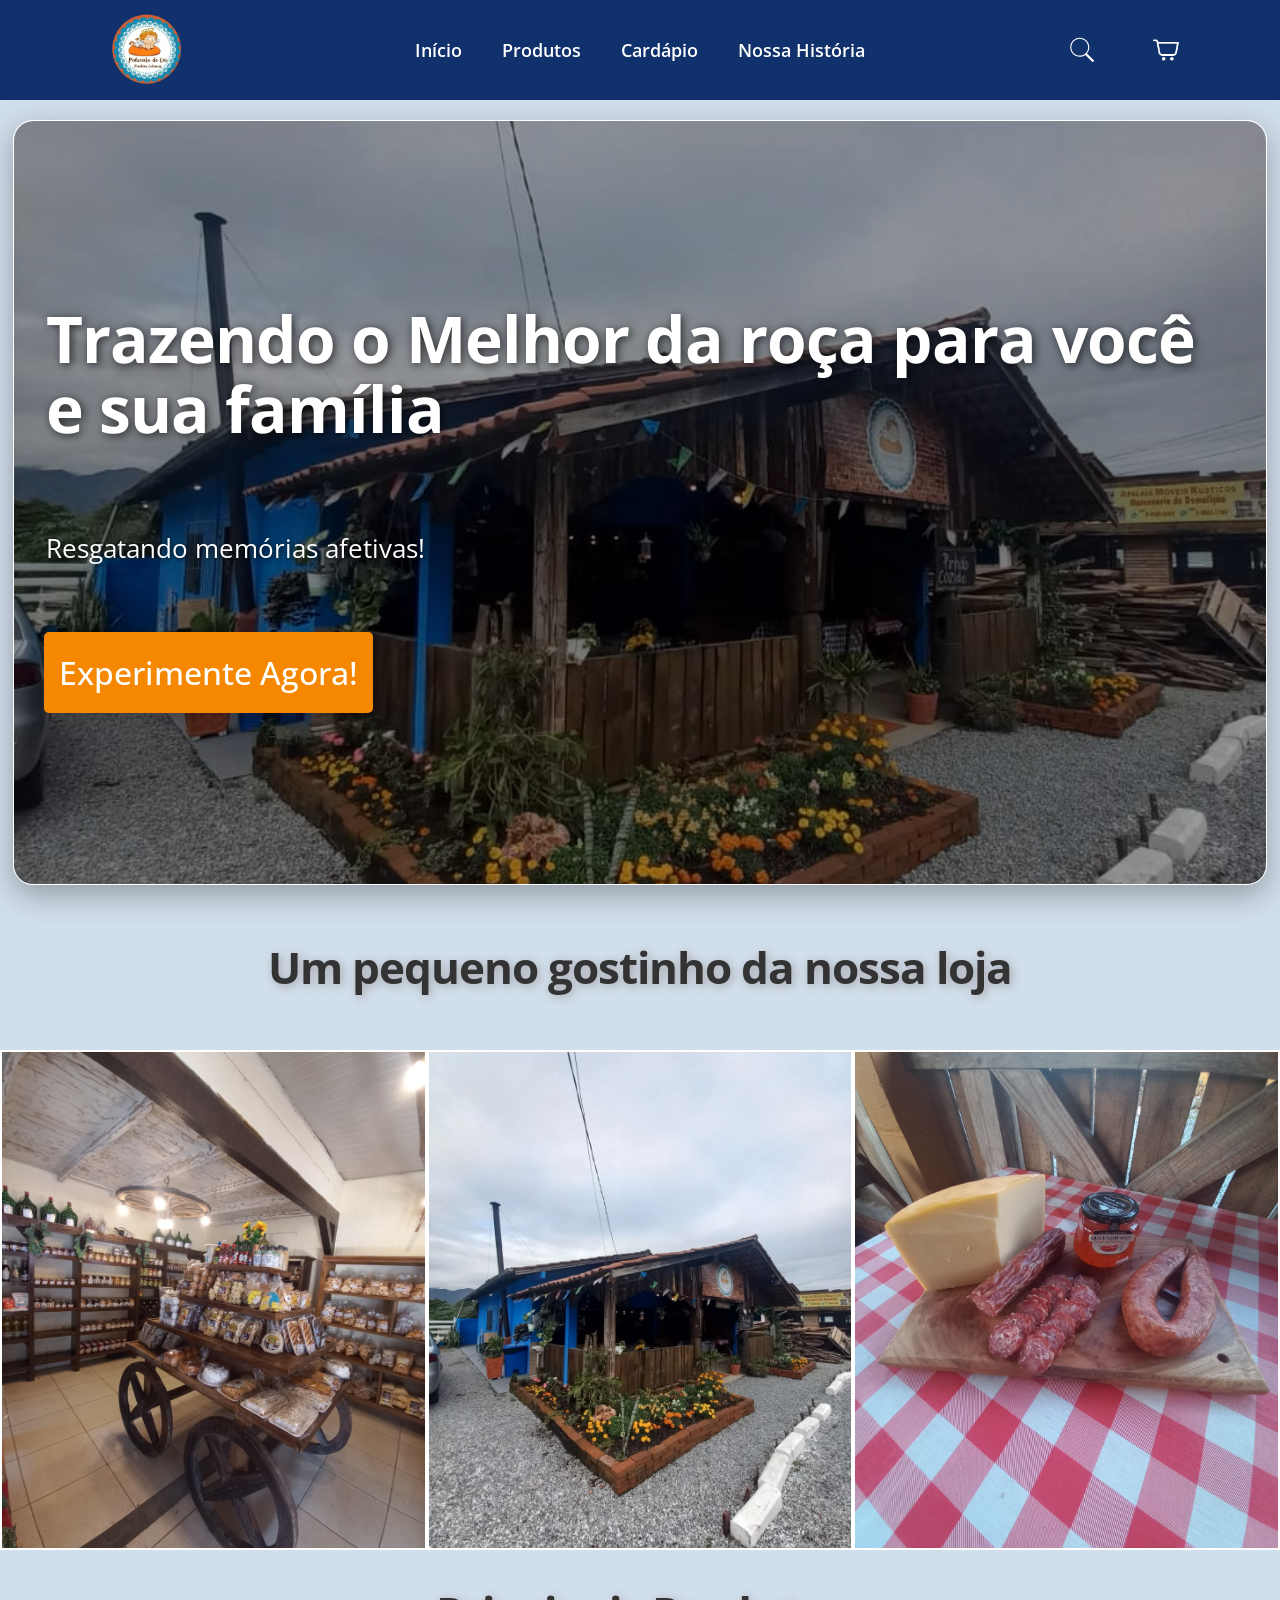
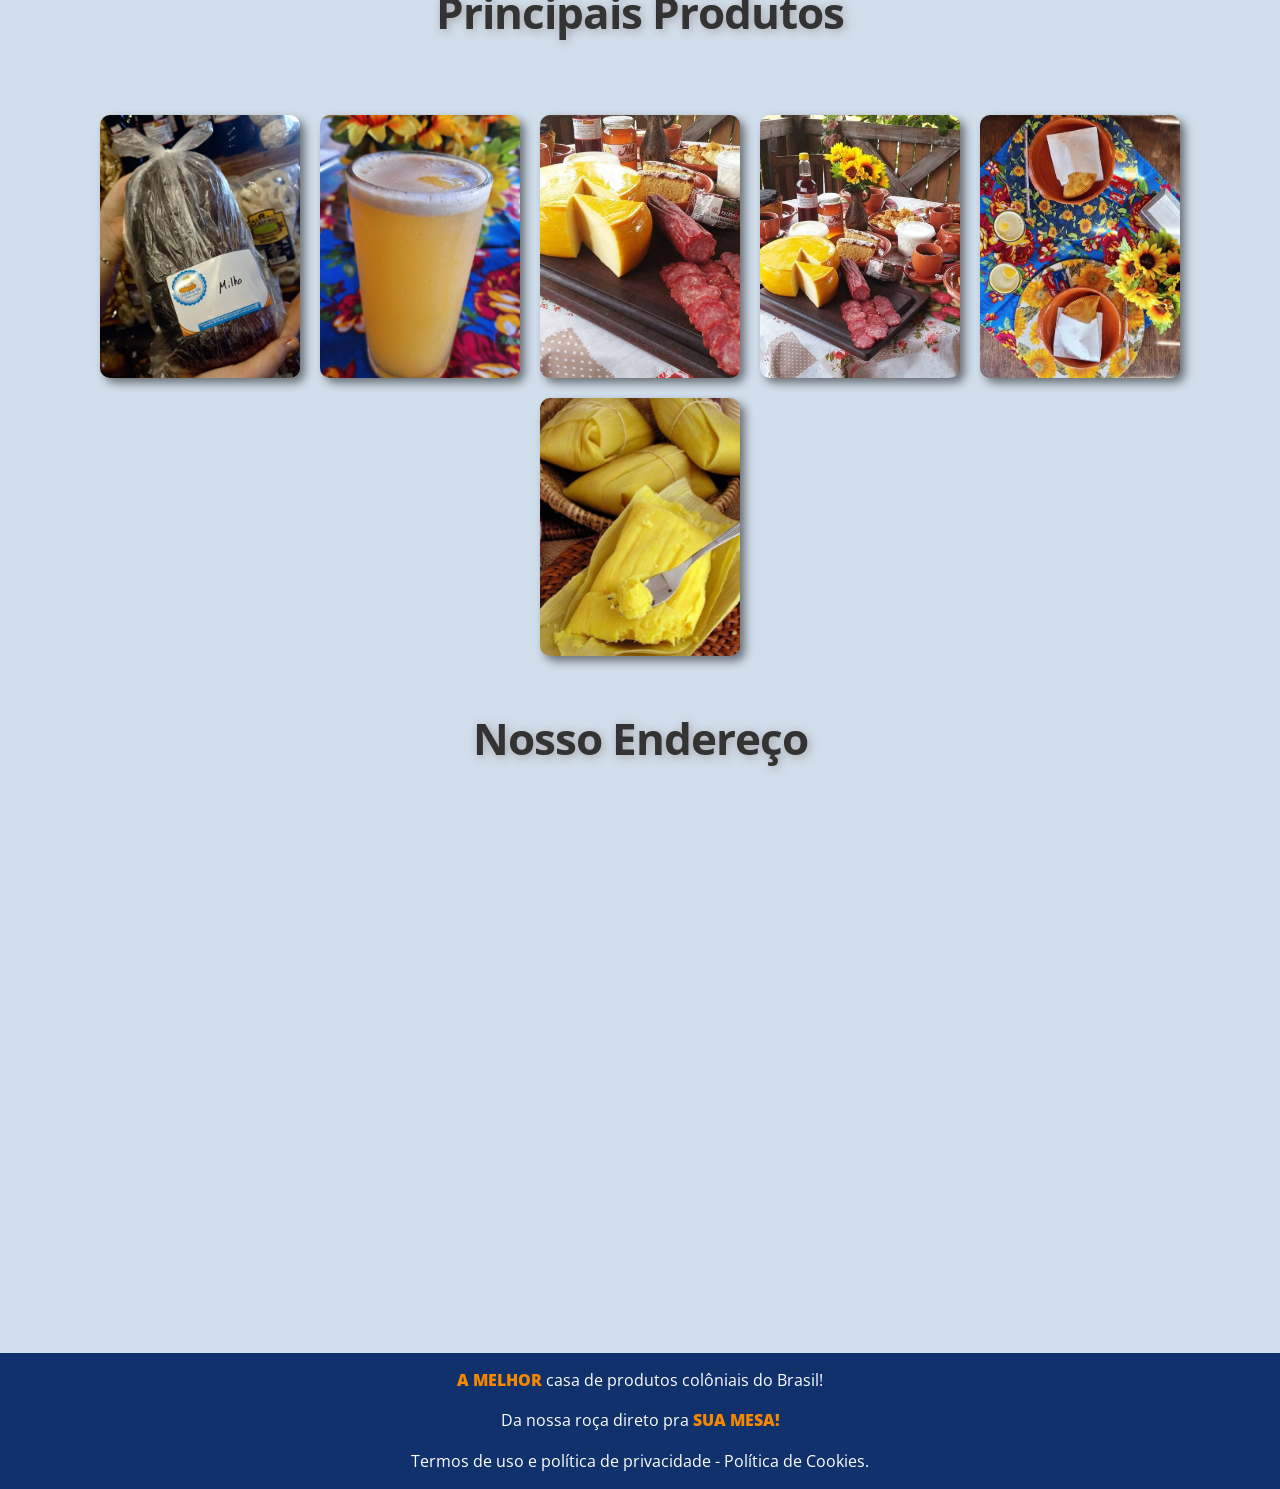
==== index.html @ 6a8941df "chore: configuracao inicial da raiz do projeto frontend" ====
<!DOCTYPE html>
<html lang="pt-br">
<head>
    <meta charset="UTF-8">
    <meta name="viewport" content="width=device-width, initial-scale=1.0">
    <title>Pedacinho do Céu Produtos Coloniais</title>
    <link rel="stylesheet" href="styles/style.css">
</head>
<body>
    <header class="container_header">
        <div class="container_logo">
            <img src="./imgs/img_logo.png">
        </div>

        <div class="menu-hamburguer">
            <div class="linha"></div>
            <div class="linha"></div>
            <div class="linha"></div>
        </div> 

        <nav class="container_nav-bar">
            <ul class="container_menu">
                <li><a href="index.html">Início</a></li>
                <li><a href="./pages/loja.html">Produtos</a></li>
                <li><a href="#">Cardápio</a></li>
                <li><a href="./pages/historia.html">Nossa História</a></li>
            </ul>
        </nav>

        <div class="icons">
            <img src="./imgs/img_pesquisa.svg" alt="pesquisa" id="icone-pesquisa">
            
            <div class="carrinho-botaozinho" style="position: relative;">
                <a href="./pages/pagina-carrinho.html"> <img src="./imgs/img_carrinho.png"></a>
                <span id="contagem-carrinho">0</span>
            </div>
        </div>

     <div class="caixa-pesquisa" id="caixa-pesquisa">
        <input type="text" id="input-pesquisa" placeholder="O que você está procurando?">
        <button id="btn-fechar-pesquisa">X</button>
     </div>

    </header>

    <div class="container_inicio">
        <section class="container_section">
            <div class="container_texto">
                <h1>Trazendo o Melhor da roça para você e sua família</h1>
                <p>Resgatando memórias afetivas!</p>
                <a href="./pages/loja.html" class="btn">Experimente Agora!</a>
            </div>
        </section>
    </div>

    <section class="container_section_espaco">

         <div class="container_div_titulo">
            <h2>Um pequeno gostinho da nossa loja</h2>
         </div>

         <div class="carossel-janela">
            <div class="carrossel-trilho" id="trilho">
                <img src="./imgs/espaco_loja1.jpeg">
                <img src="./imgs/img_loja01.jpeg">
                <img src="./imgs/img_loja02.jpeg">
                <img src="./imgs/img_loja03.jpeg">
                <img src="./imgs/img_loja04.jpeg">
                <img src="./imgs/img_loja05.jpeg">
            </div>
         </div>
    </section>



    <section class="container_section_produtos">
        <div class="container_div_subtitulo">
         <h2>Principais Produtos</h2>
        </div>   
        
        <div class="container_div_produtos">
             <img src="./imgs/img_produto2.jpeg">
             <img src="./imgs/img_produto3.jpeg">
             <img src="./imgs/img_produto4.jpeg">
             <img src="./imgs/img_produto5.jpeg">
             <img src="./imgs/img_produto6.jpeg">
             <img src="./imgs/img_produto7.jpeg">
        </div>
    </section>

    <section class="container_endereco">
        <h2 class="container_titulo">Nosso Endereço</h2> 
        <div class="container_mapa">
           <iframe src="https://www.google.com/maps/embed?pb=!1m18!1m12!1m3!1d3532.9042339713037!2d-48.7310496!3d-27.689354599999998!2m3!1f0!2f0!3f0!3m2!1i1024!2i768!4f13.1!3m3!1m2!1s0x9520cb670e651e77%3A0xafcf1985e7125c56!2sPedacinho%20do%20c%C3%A9u%20produtos%20coloniais!5e0!3m2!1spt-BR!2sbr!4v1769728997402!5m2!1spt-BR!2sbr" width="100%" height="450" style="border:0;" allowfullscreen="" loading="lazy" referrerpolicy="no-referrer-when-downgrade"></iframe></iframe>
        </div>
    </section>

 

<footer class="container_footer">
    <p><span class="container_span">A MELHOR </span>casa de produtos colôniais do Brasil!</p>
    <p>Da nossa roça direto pra <span class="container_span"> SUA MESA!</span></p>
    <p><a href="./pages/termos.html">Termos de uso</a> e <a href="./pages/privacidade.html">política de privacidade</a> - <a>Política de Cookies.</a></p>
</footer>

<script src="./js/main.js"></script>
<script src="./js/carrinho.js"></script>

</body>
</html>
---- styles/style.css ----
@import url('https://fonts.googleapis.com/css2?family=Montserrat:wght@600;700&family=Open+Sans:wght@400;500&display=swap');

:root { 
    /* Azul Profundo (Primária): Para Cabeçalhos, Navbar e Textos de destaque */
    --cor-primaria: #10316b; 
    /* Laranja Vibrante (Destaque/CTA): Para Botões e Ícones importantes */
    --cor-destaque: #f58800; 
    --cor-destaque-hover: #e07b00; /* Laranja um pouco mais escuro para quando passar o mouse */
    /* Neutros (Fundos e Textos) */
    --cor-fundo-site: #d1deeb; /* Um branco levemente azulado (não cansa a vista) */
    --cor-fundo-cartao: #ffffff; /* Branco puro para caixas e áreas de conteúdo */
    --cor-texto-principal: #333333; /* Cinza escuro (melhor que preto puro) */
    --cor-texto-suave: #666666; /* Para parágrafos ou textos menos importantes */
    /* Montserrat é moderna e forte para títulos */
    --fonte-titulo: 'Montserrat', sans-serif;
    /* Open Sans é excelente para leitura longa */
    --fonte-corpo: 'Open Sans', sans-serif;
}

* {
    margin: 0;
    padding: 0;
    box-sizing: border-box;
}

body {
    background-color: var(--cor-fundo-site);
    color: var(--cor-texto-principal);
    font-family: var(--fonte-corpo);
    line-height: 1.6;
}

.container_header {
    display: flex;
    justify-content: space-between;
    align-items: center;
    position: relative;
    background-color: var(--cor-primaria);
    padding: 0 clamp(60px, 8vw, 100px);
    min-height: 100px;
}

.container_logo {
    width: 150px; 
    display: flex;
    justify-content: flex-start;
}

.container_logo img {
    width: 90px;
    cursor: pointer;
    transition: all 0.3s ease-in-out;
}

.container_logo:hover {
    transform: scale(1.1);
}

.container_nav-bar {
    flex: 1;
    display: flex;
    justify-content: center;
}


.container_nav-bar ul {
    display: flex;
    align-items: center;
    gap: 2.5em;
    list-style: none;
}

.container_menu a {
    text-decoration: none;
    color: var(--cor-fundo-cartao);
    font-size: var(--fonte-titulo);
    font-weight: 600;
    font-size: 1.1rem;
    position: relative;
    transition: color 0.3s ease;
}

.container_menu a::after {
    content: '';
    position: absolute;
    width: 0%;                      
    height: 3px;   
    bottom: -5px;                   
    left: 0;
    background-color: var(--cor-destaque); 
    transition: width 0.3s ease;    
}

.container_menu a:hover {
    color: var(--cor-destaque);
}

.container_menu a:hover::after {
    width: 100%;
}

.icons{
    width: 150px; 
    display: flex;
    justify-content: flex-end; 
    align-items: center;
    gap: 3.5em;
}

.icons img {
    width: 28px;
    height: auto;
    cursor: pointer;
    transition: transform 0.3s ease;
    filter: invert(100%) brightness(200%);
}

.icons img:hover {
    transform: scale(1.15);
}

.carrinho-botaozinho {
    display: flex;
    align-items: center;
    justify-content: center;
}

.carrinho-botaozinho a {
    display: flex;
    align-items: center;
}

.container_inicio {
    background: url("../imgs/img_loja01.jpeg") no-repeat center center / cover;
    height: 85vh;
    width: 98%;
    display: flex;
    justify-content: center;
    align-items: center;
    margin: 20px auto;
    border-radius: 20px;
    border: 1px solid var(--cor-fundo-cartao);
    box-shadow: 0px 10px 30px rgba(0,0,0, 0.3);
    z-index: 1;
    position: relative;
}
.container_inicio::before {
    content: '';
    position: absolute;
    top: 0;
    left: 0;
    width: 100%;
    height: 100%;
    background-color: rgba(0, 0, 0, 0.4); 
    z-index: -1; 
    border-radius: 20px;
}

.container_section{
    display: flex;
    align-items: center;
}

@keyframes subirSuave  {
    from {
        opacity: 0;
        transform: translateY(30px);
    }
    to {
        opacity: 1;
        transform: translateY(0);
    }
}

.container_texto h1 {
    font-size: clamp(2.5rem, 5vw, 6rem);
    font-style: var(--fonte-titulo);
    color: var(--cor-fundo-cartao);
    font-weight: 700;
    line-height: 1.1; 
    letter-spacing: -1px;   
    text-shadow: 2px 2px 10px rgba(0,0,0,0.7); 
    margin-bottom: 20px; 
    opacity: 0;
    animation: subirSuave 1s ease forwards;
    padding: 2rem;
}

.container_texto p {
    font-size: clamp(1rem, 2vw, 2rem);
    font-style: var(--fonte-corpo);
    color: var(--cor-fundo-cartao);
    font-weight: 400;
    text-shadow: 1px 1px 5px rgba(0,0,0,0.8);
    margin-bottom: 30px;
    opacity: 0;
    animation: subirSuave 1s ease 0.5s forwards;
    padding: 2rem;
}

.btn {
    background: var(--cor-destaque);
    color: var(--cor-fundo-cartao);
    margin-left: 30px;
    padding: 15px 15px;
    font-size: clamp(1rem, 3vw, 2rem);
    cursor: pointer;
    text-decoration: none;
    border-radius: 5px;
    font-weight: 500;
    margin-bottom: 20px;
    display: inline-block; 
    transition: all 0.5s ease-in-out;
    box-shadow: 0px 4px 15px rgba(0, 0, 0, 0.2);
    
}

.btn:hover {
    transform: translateY(-3.5px);
    box-shadow: 0px 10px 20px rgba(0, 0, 0, 0.4);
    background-color: var(--cor-destaque-hover);
}

.btn:active {
    transform: scale(0.98);
    box-shadow: 0px 2px 5px rgba(0, 0, 0, 0.2);
}

.btn-remover {
    display: flex;
    align-items: center;
    gap: 6px; 
    background-color: #fee2e2; 
    color: #dc2626; 
    border: none;
    padding: 8px 14px;
    border-radius: 6px; 
    font-size: 0.9rem;
    font-weight: bold;
    cursor: pointer;
    transition: all 0.2s ease; 
}

.btn-remover:hover {
    background-color: #fca5a5; 
    color: #991b1b;
}

.btn-remover:active {
    transform: scale(0.95);
}

.container_div_titulo {
    font-size: clamp(1.0rem, 2.3vw, 5rem);
    font-style: var(--fonte-titulo);
    color: var(--cor-texto-principal);
    font-weight: 700;
    line-height: 1.1; 
    text-align: center;
    letter-spacing: -1px;   
    text-shadow: 2px 2px 10px rgba(143, 135, 135, 0.651); 
    margin-bottom: 20px; 
    opacity: 0;
    animation: subirSuave 1s ease forwards;
    padding: 1.3em;
}

.container_div_titulo_carrinho {
    font-size: clamp(2.3vw, 5rem);
    font-style: var(--fonte-titulo);
    color: var(--cor-texto-principal);
    font-weight: 700; 
    text-align: center;
    padding: 0.3em;
}

.carrossel-janela {
    width: 100%;
    overflow: hidden; 
    max-width: 1200px; 
    margin: 50px auto;
    border-radius: 15px;
    box-shadow: 0 10px 20px rgba(0,0,0,0.2);
}
.carrossel-trilho {
    display: flex;
    transition: transform 0.5s ease-in-out; 
    width: 100%;
}

.carrossel-trilho img {
    min-width: 33.333%; 
    height: 500px; 
    object-fit: cover;
    border: 2px solid white;
}

@media (max-width: 768px) {
    .carrossel-trilho img {
        min-width: 100%;
    }
}

.container_div_subtitulo {
    font-size: clamp(1.0rem, 2.3vw, 5rem);
    font-style: var(--fonte-titulo);
    color: var(--cor-texto-principal);
    font-weight: 700;
    line-height: 1.1; 
    text-align: center;
    letter-spacing: -1px;   
    text-shadow: 2px 2px 10px rgba(143, 135, 135, 0.651); 
    margin-bottom: 20px; 
    opacity: 0;
    animation: subirSuave 1s ease forwards;
    padding: 1.3em;
}

.container_div_produtos {
    display: flex;
    justify-content: center;
    gap: 20px;
    flex-wrap: wrap;
    padding: 20px;
    animation: subirSuave 1s ease forwards;
}

.container_div_produtos img {
    width: 200px;
    height: auto;
    object-fit: cover;
    border-radius: 10px;
    filter: drop-shadow(5px 5px 5px rgba(0,0,0,0.5));
}

.container_endereco{
    font-size: clamp(1.0rem, 2.3vw, 5rem);
    font-style: var(--fonte-titulo);
    color: var(--cor-texto-principal);
    font-weight: 700;
    line-height: 1.1; 
    text-align: center;
    letter-spacing: -1px;   
    text-shadow: 2px 2px 10px rgba(143, 135, 135, 0.651); 
    margin-bottom: 20px; 
    padding: 1.3em;
}

.container_mapa {
   padding: 1.3em;
   object-fit: cover;
   border-radius: 15px;
   filter: drop-shadow(5px 5px 5px rgba(0,0,0,0.5));
}

.container_footer {
    display: flex;
    color: var(--cor-fundo-cartao);
    flex-direction: column;
    align-items: center;
    font-weight: 400;
    gap: 15px;
    background-color: var(--cor-primaria);
    padding: 0 clamp(60px, 8vw, 100px);
    padding-top: 15px;
    padding-bottom: 15px;
    min-height: 100px;
}

.container_footer a {
    text-decoration: none;
    color: var(--cor-fundo-cartao);
    transition: color 0.3s ease;
}

.container_span {
    color: var(--cor-destaque);
    font-weight: 800;
}

.container_footer a:hover { 
    color: var(--cor-destaque);
    cursor: pointer; 
}

/* MENU HAMBURGUER*/

.menu-hamburguer {
    display: none;
    cursor: pointer;
    flex-direction: column;
    gap: 5px;
}

.linha {
    width: 30px;
    height: 3px;
    background-color: white;
    border-radius: 5px;
    transition: all 0.3s ease;
}

/*MEDIA QUERY PARA MOBILE (CELULARES) */
@media (max-width: 768px) {
    .menu-hamburguer {
        display: flex;
        z-index: 1001;
    }

    .container_nav-bar {
        position: absolute;
        top: 100px;
        right: 0;
        width: 100%;
        height: 0;
        background-color: var(--cor-primaria);
        overflow: hidden;
        transition: height 0.5s ease;
        z-index: 1000;
        box-shadow: 0 10px 10px rgba(0,0,0,0.2);
    }

    .container_nav-bar.ativo {
        height: 250px;
    }

    .container_nav-bar ul {
        flex-direction: column;
        align-items: center;
        padding: 20px 0;
        gap: 20px;
        opacity: 0;
        transition: opacity 0.3s ease 0.2s;
    }

    .container_nav-bar.ativo ul {
        opacity: 1;
    }

    .icons {
        gap: 1.5em;
    }
    
    .menu-hamburguer.ativo .linha:nth-child(1) {
        transform: rotate(45deg) translate(5px, 6px);
    }
    .menu-hamburguer.ativo .linha:nth-child(2) {
        opacity: 0;
    }
    .menu-hamburguer.ativo .linha:nth-child(3) {
        transform: rotate(-45deg) translate(5px, -6px);
    }
    
    .container_header {padding: 0 20px;}
    .container_logo img {width: 70px;}
    .container_inicio { height: auto; padding: 40px 10px; }
    .container_texto h1 { font-size: 2rem; }
    .carrossel-trilho img { height: 300px; }
    .container_div_produtos img { width: 46%; }
    .container_mapa iframe { height: 300px; }

    .container_footer {
        flex-direction: column;
        text-align: center;
        gap: 40px;
        
    }

    .container_footer a:hover {
        padding-left: 0;
       
    }

}

#contagem-carrinho {
    position: absolute;
    top: -5px;          
    right: -5px;        
    background-color: red;
    color: white;
    font-size: 12px;
    font-weight: bold;
    width: 20px;
    height: 20px;
    border-radius: 50%; 
    display: flex;     
    justify-content: center;
    align-items: center;
    border: 2px solid white;
}

.caixa-pesquisa {
  position:absolute;
  top: 100px;
  left: 0;
  width: 100%;
  background-color: var(--cor-fundo-site, #ffffff);
  padding: 20px 0;
  display: flex;
  justify-content: center;
  align-items: center;
  gap: 15px;
  box-shadow: 0 4px 6px rgba(0, 0, 0, 0.1);

  transform: translateY(-20px);
  opacity: 0;
  pointer-events: none;
  transition: all 0.3s ease-in-out;
  z-index: 999999 !important;
}

#input-pesquisa {
    width: 60%;
    max-width: 600px;
    padding: 12px 20px;
    border: 2px solid var(--cor-primaria, #ccc);
    border-radius: 30px;
    font-size: 1rem;
    outline: none;
}

#btn-fechar-pesquisa {
    background: none;
    border: none;
    font-size: 1.5rem;
    font-weight: bold;
    color: red;
    cursor: pointer;
}

.caixa-pesquisa.ativa {
    transform: translateY(0) !important;
    opacity: 1 !important;
    pointer-events: auto !important;
}

/* Fundo escuro do Pop-up */
.modal-overlay {
    display: none; /* Inicia escondido */
    position: fixed;
    top: 0;
    left: 0;
    width: 100%;
    height: 100%;
    background-color: rgba(0, 0, 0, 0.6);
    z-index: 1000;
    justify-content: center;
    align-items: center;
}

/* Caixa branca do Pop-up */
.modal-content {
    background-color: #ffffff;
    padding: 30px;
    border-radius: 12px;
    position: relative;
    max-width: 850px;
    width: 90%;
    max-height: 90vh; /* Não deixa o modal ultrapassar a tela */
    overflow-y: auto; /* Adiciona rolagem se a tela for muito pequena */
    box-shadow: 0 5px 15px rgba(0,0,0,0.3);
    animation: abrirModal 0.3s ease-out;
}

@keyframes abrirModal {
    from { opacity: 0; transform: translateY(-20px); }
    to { opacity: 1; transform: translateY(0); }
}

/* Botão de Fechar */
.btn-fechar {
    position: absolute;
    top: 15px;
    right: 20px;
    background: none;
    border: none;
    font-size: 1.5rem;
    font-weight: bold;
    cursor: pointer;
    color: #666;
}
.btn-fechar:hover { color: #dc3545; }

/* Layout Lado a Lado (Flexbox) */
.auth-container {
    display: flex;
    gap: 30px;
}
.auth-box {
    flex: 1;
}
.auth-box h2 {
    margin-bottom: 20px;
    font-size: 1.5rem;
    color: #333;
}
.divisor {
    width: 1px;
    background-color: #ddd;
}

/* Inputs e Botões */
.input-group {
    display: flex;
    flex-direction: column;
    margin-bottom: 15px;
}
.input-group label {
    margin-bottom: 5px;
    font-weight: bold;
    color: #555;
}
.input-group input {
    padding: 10px;
    border: 1px solid #ccc;
    border-radius: 6px;
    font-size: 1rem;
}
.btn-submit {
    width: 100%;
    padding: 12px;
    background-color: var(--cor-destaque);
    color: white;
    border: none;
    border-radius: 6px;
    font-size: 1rem;
    font-weight: bold;
    cursor: pointer;
    margin-top: 10px;
}
.btn-submit:hover { background-color: var(--cor-destaque-hover); }

.input-erro {
    border: 2px solid #dc3545 !important;
    background-color: #fff5f5;
}

/* esconde a mensagem diretamente: */
.erro-msg {
    display: none; /* Escondido por padrão */
    color: #dc3545;
    font-size: 0.85rem;
    font-weight: bold;
    margin-top: 5px;
}

/* O JS vai usar essa classe para fazer a mensagem aparecer */
.mostrar-erro {
    display: block !important;
}

/* Responsividade para Celulares */
@media (max-width: 768px) {
    .auth-container { flex-direction: column; }
    .divisor { height: 1px; width: 100%; margin: 10px 0; }
}


/* ========================================== */
/*           TELA DE CHECKOUT                 */
/* ========================================== */

.checkout-container {
    display: flex;
    gap: 30px;
    max-width: 1200px;
    margin: 40px auto;
    padding: 0 20px;
    align-items: flex-start;
}

.checkout-form-section {
    flex: 2; 
    background-color: #ffffff;
    padding: 30px;
    border-radius: 8px;
    box-shadow: 0 4px 10px rgba(0,0,0,0.05);
}

.checkout-resumo-section {
    flex: 1; 
    background-color: #f8f9fa;
    padding: 30px;
    border-radius: 8px;
    border: 1px solid #e0e0e0;
    position: sticky;
    top: 20px; 
}

.checkout-form-section h2, .checkout-resumo-section h2 {
    font-size: 1.5rem;
    color: #333;
    border-bottom: 2px solid #f0f0f0;
    padding-bottom: 10px;
    margin-bottom: 25px;
}

.opcoes-pagamento {
    display: flex;
    gap: 25px;
    margin-top: 15px;
}

.opcoes-pagamento label {
    display: flex;
    align-items: center;
    gap: 8px;
    cursor: pointer;
    font-size: 1.1rem;
    font-weight: 500;
}

.resumo-total {
    display: flex;
    justify-content: space-between;
    align-items: center;
    margin: 25px 0;
    font-size: 1.3rem;
    color: #2c3e50;
    font-weight: bold;
}

.btn-principal {
    width: 100%;
    padding: 16px;
    background-color: #28a745;
    color: white;
    border: none;
    border-radius: 6px;
    font-size: 1.1rem;
    font-weight: bold;
    cursor: pointer;
    transition: background-color 0.3s;
}

.btn-principal:hover {
    background-color: #218838;
}

/* --- Estilo e Animação do Cartão de Crédito --- */
.dados-cartao-container {
    background-color: #f8f9fa;
    padding: 20px;
    border: 1px solid #ddd;
    border-radius: 8px;
    margin-top: 20px;
    animation: deslizarAbaixo 0.3s ease-in-out;
}

@keyframes deslizarAbaixo {
    from { opacity: 0; transform: translateY(-10px); }
    to { opacity: 1; transform: translateY(0); }
}

/* Responsividade (Celulares) */
@media (max-width: 800px) {
    .checkout-container {
        flex-direction: column-reverse;
    }
    .checkout-form-section, .checkout-resumo-section {
        width: 100%;
    }
}
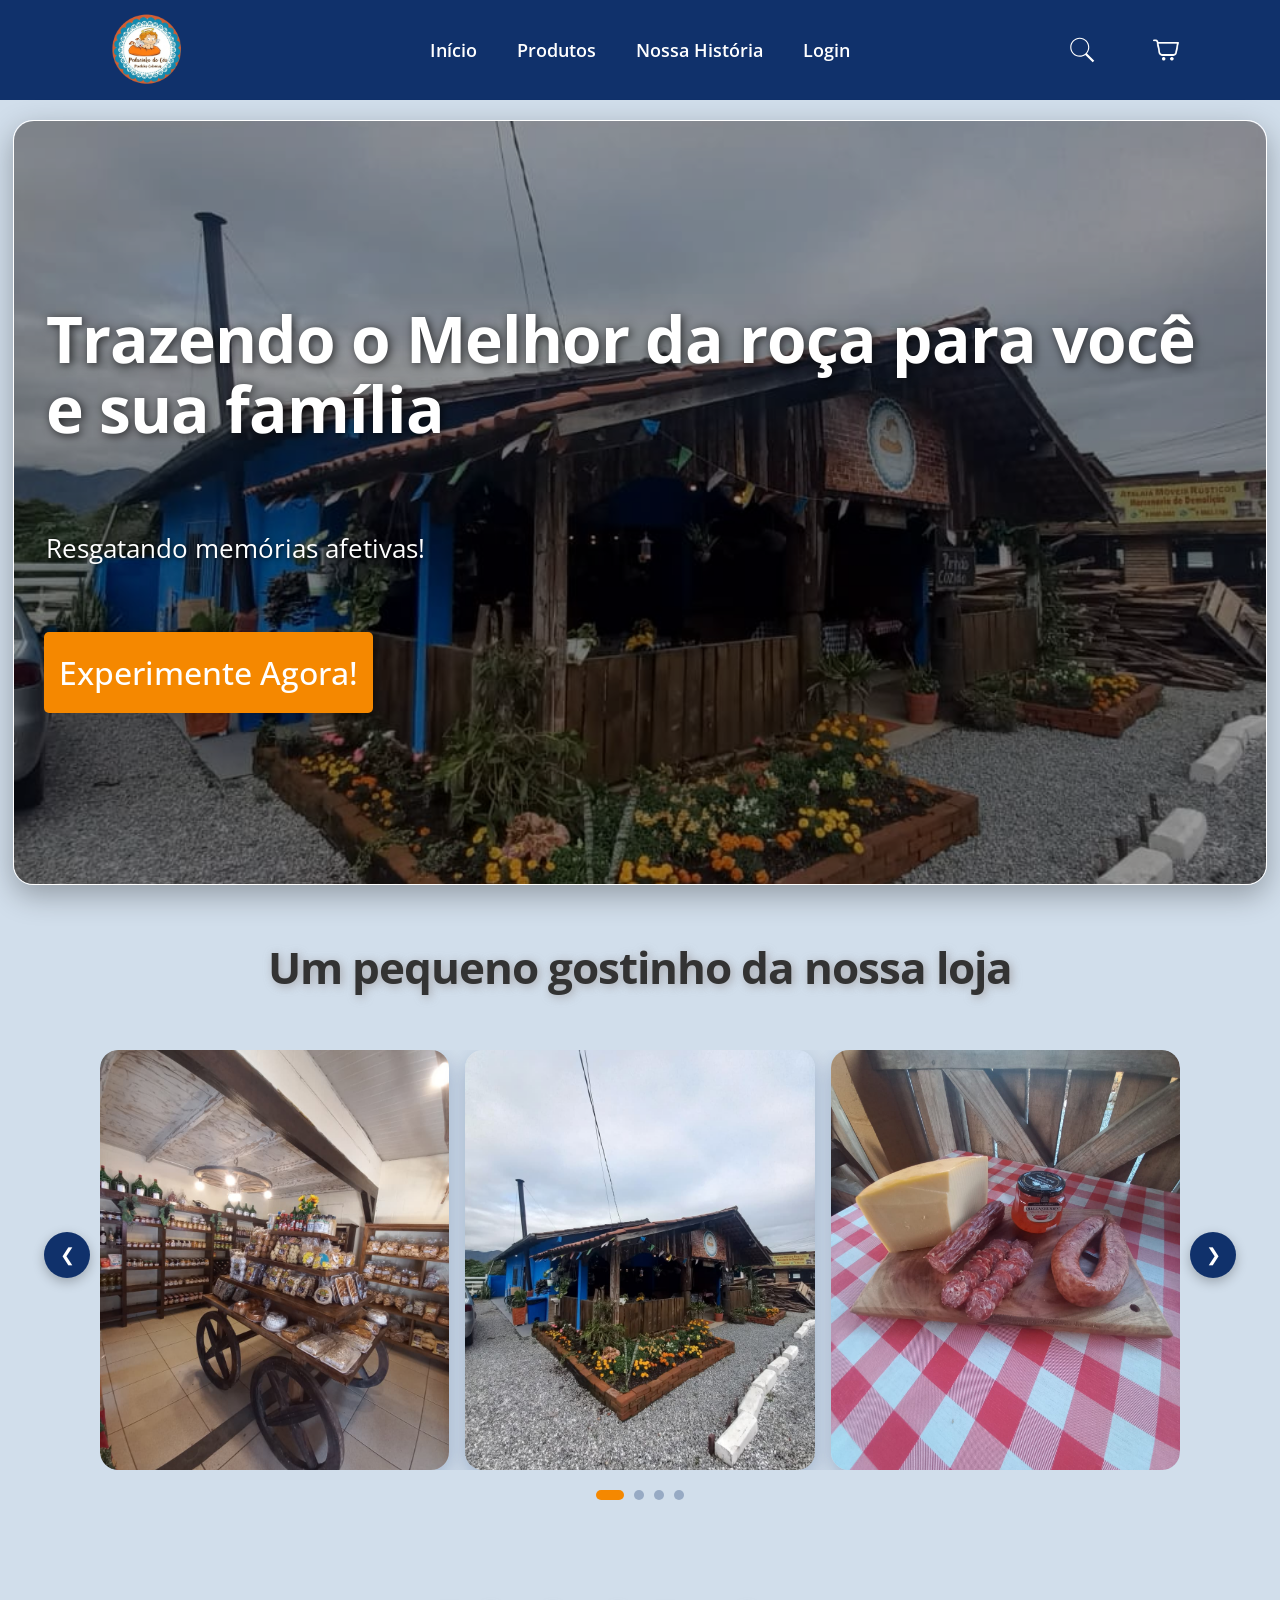
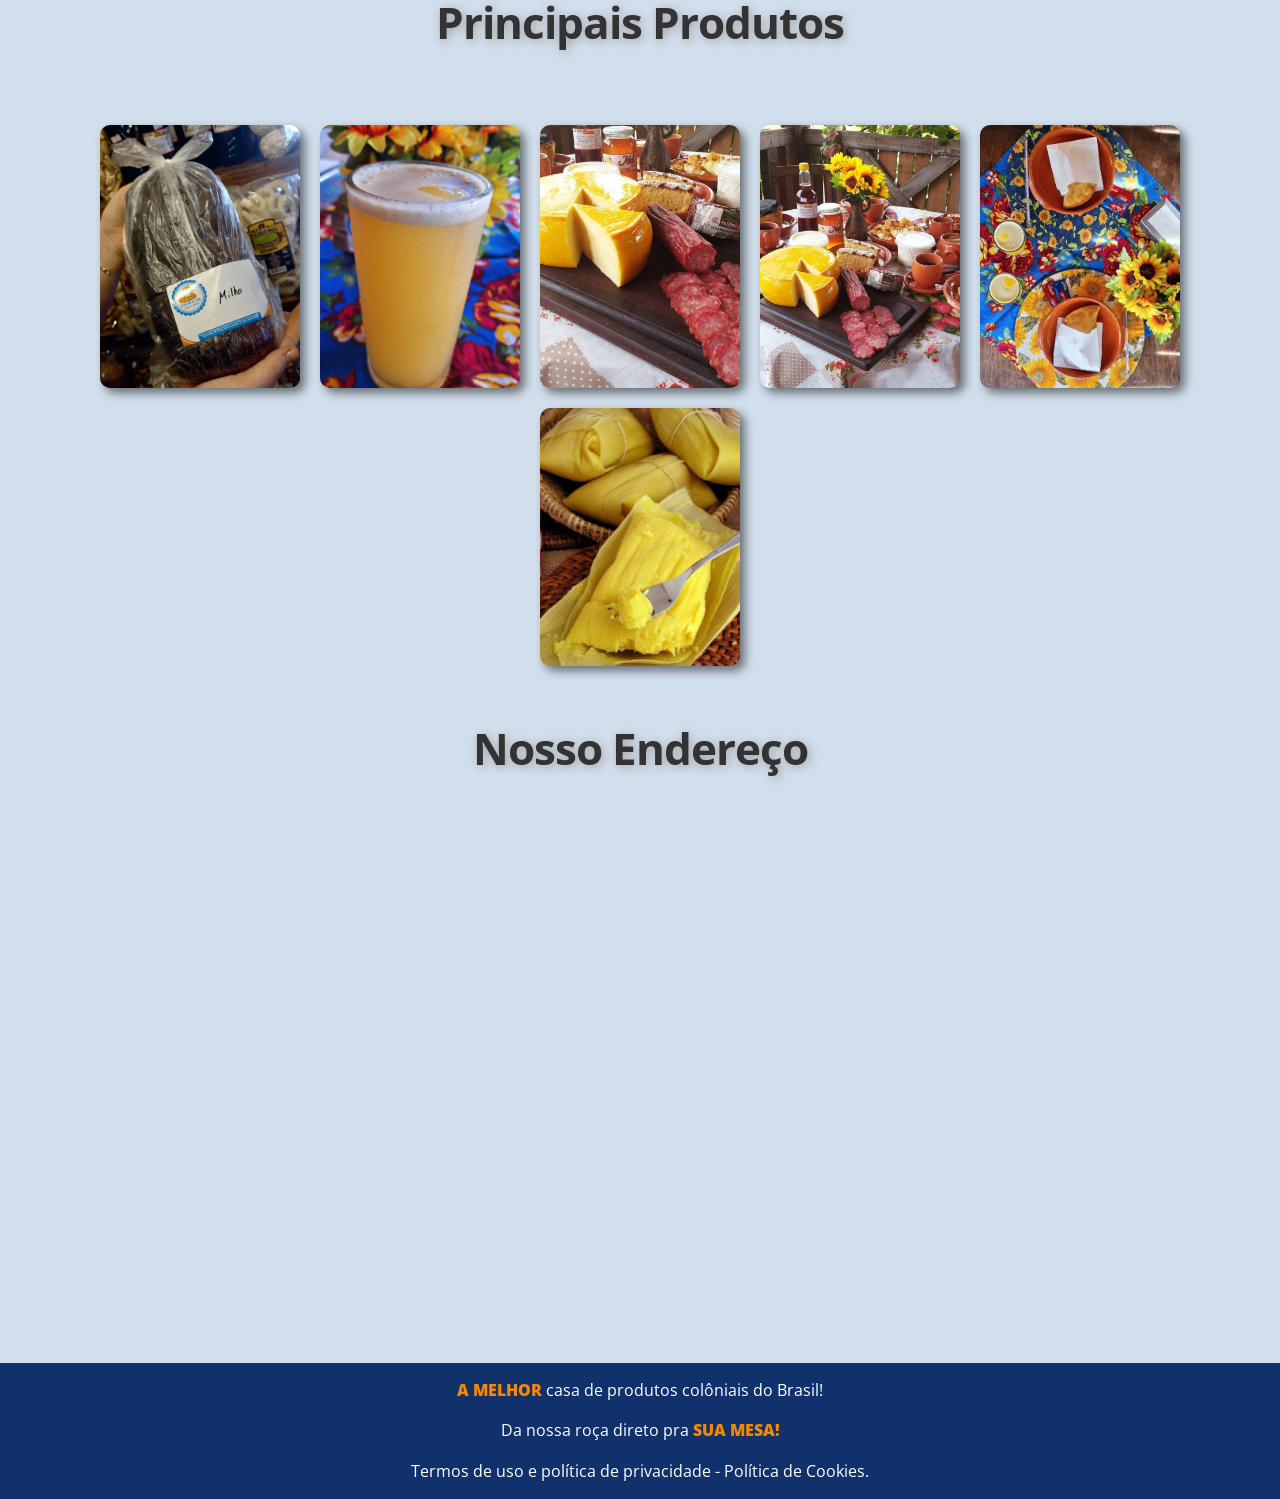
==== commit 5e23721e: "Carrossel, menu com login, quantidade no carrinho, sessao por cookie e remocao de innerHTML" ====
--- a/index.html
+++ b/index.html
@@ -22,8 +22,8 @@
             <ul class="container_menu">
                 <li><a href="index.html">Início</a></li>
                 <li><a href="./pages/loja.html">Produtos</a></li>
-                <li><a href="#">Cardápio</a></li>
                 <li><a href="./pages/historia.html">Nossa História</a></li>
+                <li><a href="./pages/login.html" class="link-login">Login</a></li>
             </ul>
         </nav>
 
@@ -59,15 +59,23 @@
             <h2>Um pequeno gostinho da nossa loja</h2>
          </div>
 
-         <div class="carossel-janela">
-            <div class="carrossel-trilho" id="trilho">
-                <img src="./imgs/espaco_loja1.jpeg">
-                <img src="./imgs/img_loja01.jpeg">
-                <img src="./imgs/img_loja02.jpeg">
-                <img src="./imgs/img_loja03.jpeg">
-                <img src="./imgs/img_loja04.jpeg">
-                <img src="./imgs/img_loja05.jpeg">
+         <div class="carrossel" id="carrossel">
+            <button class="carrossel-seta carrossel-seta-esq" id="carrossel-anterior" aria-label="Foto anterior">&#10094;</button>
+
+            <div class="carrossel-janela">
+                <div class="carrossel-trilho" id="trilho">
+                    <img src="./imgs/espaco_loja1.jpeg" alt="Espaço da loja">
+                    <img src="./imgs/img_loja01.jpeg" alt="Foto da loja">
+                    <img src="./imgs/img_loja02.jpeg" alt="Foto da loja">
+                    <img src="./imgs/img_loja03.jpeg" alt="Foto da loja">
+                    <img src="./imgs/img_loja04.jpeg" alt="Foto da loja">
+                    <img src="./imgs/img_loja05.jpeg" alt="Foto da loja">
+                </div>
             </div>
+
+            <button class="carrossel-seta carrossel-seta-dir" id="carrossel-proximo" aria-label="Próxima foto">&#10095;</button>
+
+            <div class="carrossel-pontos" id="carrossel-pontos"></div>
          </div>
     </section>
 
@@ -103,6 +111,7 @@
     <p><a href="./pages/termos.html">Termos de uso</a> e <a href="./pages/privacidade.html">política de privacidade</a> - <a>Política de Cookies.</a></p>
 </footer>
 
+<script src="./js/auth.js"></script>
 <script src="./js/main.js"></script>
 <script src="./js/carrinho.js"></script>
 
--- a/styles/style.css
+++ b/styles/style.css
@@ -274,31 +274,113 @@
     padding: 0.3em;
 }
 
+/* ---------- CARROSSEL DA HOME ---------- */
+.carrossel {
+    position: relative;
+    max-width: 1200px;
+    margin: 10px auto 60px;
+    padding: 0 60px; /* espaço para as setas no PC */
+}
+
 .carrossel-janela {
-    width: 100%;
-    overflow: hidden; 
-    max-width: 1200px; 
-    margin: 50px auto;
-    border-radius: 15px;
-    box-shadow: 0 10px 20px rgba(0,0,0,0.2);
-}
+    overflow: hidden;
+    border-radius: 18px;
+}
+
 .carrossel-trilho {
-    display: flex;
-    transition: transform 0.5s ease-in-out; 
-    width: 100%;
+    --gap: 16px;
+    --por-tela: 3;
+    position: relative;
+    display: flex;
+    gap: var(--gap);
+    overflow-x: auto;
+    scroll-snap-type: x mandatory;
+    scroll-behavior: smooth;
+    scrollbar-width: none;           /* esconde a barra no Firefox */
+    -webkit-overflow-scrolling: touch;
+}
+
+.carrossel-trilho::-webkit-scrollbar {
+    display: none;                   /* esconde a barra no Chrome/Safari */
 }
 
 .carrossel-trilho img {
-    min-width: 33.333%; 
-    height: 500px; 
+    flex: 0 0 calc((100% - (var(--por-tela) - 1) * var(--gap)) / var(--por-tela));
+    height: 420px;
     object-fit: cover;
-    border: 2px solid white;
-}
-
+    border-radius: 18px;
+    scroll-snap-align: start;
+    box-shadow: 0 8px 20px rgba(16, 49, 107, 0.25);
+    user-select: none;
+    -webkit-user-drag: none;
+}
+
+.carrossel-seta {
+    position: absolute;
+    top: calc(50% - 20px);
+    transform: translateY(-50%);
+    width: 46px;
+    height: 46px;
+    border: none;
+    border-radius: 50%;
+    background-color: var(--cor-primaria);
+    color: var(--cor-fundo-cartao);
+    font-size: 1.1rem;
+    cursor: pointer;
+    box-shadow: 0 4px 12px rgba(0, 0, 0, 0.25);
+    transition: background-color 0.3s ease, transform 0.3s ease;
+    z-index: 2;
+}
+
+.carrossel-seta:hover {
+    background-color: var(--cor-destaque);
+    transform: translateY(-50%) scale(1.08);
+}
+
+.carrossel-seta-esq { left: 4px; }
+.carrossel-seta-dir { right: 4px; }
+
+.carrossel-pontos {
+    display: flex;
+    justify-content: center;
+    gap: 10px;
+    margin-top: 20px;
+}
+
+.carrossel-ponto {
+    width: 10px;
+    height: 10px;
+    border: none;
+    border-radius: 10px;
+    background-color: rgba(16, 49, 107, 0.3);
+    cursor: pointer;
+    transition: all 0.3s ease;
+}
+
+.carrossel-ponto.ativo {
+    width: 28px;
+    background-color: var(--cor-destaque);
+}
+
+/* Tablet: 2 fotos por vez */
+@media (max-width: 1024px) {
+    .carrossel-trilho { --por-tela: 2; }
+    .carrossel-trilho img { height: 360px; }
+}
+
+/* Celular: 1 foto por vez, arrasta com o dedo, setas menores por cima da foto */
 @media (max-width: 768px) {
-    .carrossel-trilho img {
-        min-width: 100%;
-    }
+    .carrossel { padding: 0 16px; margin-bottom: 40px; }
+    .carrossel-trilho { --por-tela: 1; }
+    .carrossel-trilho img { height: 280px; }
+    .carrossel-seta {
+        width: 36px;
+        height: 36px;
+        font-size: 0.9rem;
+        background-color: rgba(16, 49, 107, 0.75);
+    }
+    .carrossel-seta-esq { left: 24px; }
+    .carrossel-seta-dir { right: 24px; }
 }
 
 .container_div_subtitulo {
@@ -455,7 +537,6 @@
     .container_logo img {width: 70px;}
     .container_inicio { height: auto; padding: 40px 10px; }
     .container_texto h1 { font-size: 2rem; }
-    .carrossel-trilho img { height: 300px; }
     .container_div_produtos img { width: 46%; }
     .container_mapa iframe { height: 300px; }
 
@@ -656,6 +737,202 @@
     .divisor { height: 1px; width: 100%; margin: 10px 0; }
 }
 
+/* ---------- ENTRAR / CRIAR CONTA (uma caixa por vez) ---------- */
+.auth-container .auth-cadastro { display: none; }
+.auth-container.modo-cadastro .auth-login { display: none; }
+.auth-container.modo-cadastro .auth-cadastro { display: block; }
+
+.auth-container .auth-box {
+    animation: deslizarAbaixo 0.3s ease-in-out;
+}
+
+.auth-subtitulo {
+    margin: -12px 0 20px;
+    color: var(--cor-texto-suave);
+}
+
+.auth-alternar {
+    margin-top: 18px;
+    text-align: center;
+    font-size: 0.9rem;
+    color: var(--cor-texto-suave);
+}
+
+.auth-alternar a {
+    color: var(--cor-primaria);
+    font-weight: bold;
+    text-decoration: none;
+}
+
+.auth-alternar a:hover {
+    color: var(--cor-destaque);
+    text-decoration: underline;
+}
+
+/* O pop-up do carrinho fica estreito, já que mostra só um formulário */
+.modal-content { max-width: 440px; }
+
+/* ---------- PÁGINA DE LOGIN ---------- */
+.login-pagina {
+    display: flex;
+    justify-content: center;
+    padding: 50px 16px;
+    min-height: 60vh;
+}
+
+.login-cartao {
+    width: 100%;
+    max-width: 440px;
+    align-self: flex-start;
+    background-color: var(--cor-fundo-cartao);
+    padding: 30px;
+    border-radius: 12px;
+    box-shadow: 0 5px 15px rgba(0, 0, 0, 0.15);
+}
+
+@media (max-width: 480px) {
+    .login-pagina { padding: 30px 16px; }
+    .login-cartao, .modal-content { padding: 22px; }
+}
+
+/* ---------- PÁGINA DO CARRINHO ---------- */
+.carrinho-pagina {
+    max-width: 800px;
+    margin: 40px auto;
+    padding: 0 16px;
+}
+
+.carrinho-lista {
+    background-color: var(--cor-fundo-cartao);
+    border-radius: 12px;
+    box-shadow: 0 4px 12px rgba(0, 0, 0, 0.08);
+    overflow: hidden;
+}
+
+.carrinho-vazio {
+    padding: 30px;
+    text-align: center;
+    color: var(--cor-texto-suave);
+}
+
+.item-carrinho {
+    display: flex;
+    align-items: center;
+    gap: 15px;
+    padding: 15px;
+    border-bottom: 1px solid #e5e5e5;
+}
+
+.item-carrinho:last-child { border-bottom: none; }
+
+.item-carrinho-img {
+    width: 80px;
+    height: 80px;
+    object-fit: cover;
+    border-radius: 8px;
+    flex-shrink: 0;
+}
+
+.item-carrinho-info {
+    flex: 1;
+    min-width: 0;
+}
+
+.item-carrinho-info h4 {
+    font-family: var(--fonte-titulo);
+    color: var(--cor-primaria);
+}
+
+.item-carrinho-unitario {
+    font-size: 0.85rem;
+    color: var(--cor-texto-suave);
+}
+
+.item-carrinho-subtotal {
+    font-weight: bold;
+    color: var(--cor-texto-principal);
+}
+
+.item-carrinho-acoes {
+    display: flex;
+    align-items: center;
+    gap: 12px;
+}
+
+.quantidade-controle {
+    display: flex;
+    align-items: center;
+    border: 2px solid var(--cor-primaria);
+    border-radius: 30px;
+    overflow: hidden;
+}
+
+.btn-qtd {
+    width: 36px;
+    height: 36px;
+    border: none;
+    background-color: transparent;
+    color: var(--cor-primaria);
+    font-size: 1.3rem;
+    font-weight: bold;
+    line-height: 1;
+    cursor: pointer;
+    transition: background-color 0.2s ease, color 0.2s ease;
+}
+
+.btn-qtd:hover:not(:disabled) {
+    background-color: var(--cor-primaria);
+    color: var(--cor-fundo-cartao);
+}
+
+.btn-qtd:disabled {
+    color: #bbb;
+    cursor: not-allowed;
+}
+
+.qtd-numero {
+    min-width: 32px;
+    text-align: center;
+    font-weight: bold;
+}
+
+.carrinho-rodape {
+    display: flex;
+    justify-content: flex-end;
+    align-items: center;
+    flex-wrap: wrap;
+    gap: 20px;
+    margin-top: 25px;
+}
+
+.carrinho-rodape h3 { font-size: 1.3rem; }
+.carrinho-rodape .btn { margin: 0; font-size: 1.1rem; padding: 12px 30px; }
+
+/* Celular: foto + nome em cima, quantidade e remover embaixo */
+@media (max-width: 600px) {
+    .item-carrinho {
+        flex-wrap: wrap;
+        gap: 12px;
+    }
+
+    .item-carrinho-img { width: 70px; height: 70px; }
+
+    .item-carrinho-acoes {
+        width: 100%;
+        justify-content: space-between;
+    }
+
+    .btn-qtd { width: 44px; height: 44px; } /* área de toque maior pro dedo */
+
+    .carrinho-rodape {
+        flex-direction: column;
+        align-items: stretch;
+        text-align: center;
+    }
+
+    .carrinho-rodape .btn { width: 100%; }
+}
+
 
 /* ========================================== */
 /*           TELA DE CHECKOUT                 */
